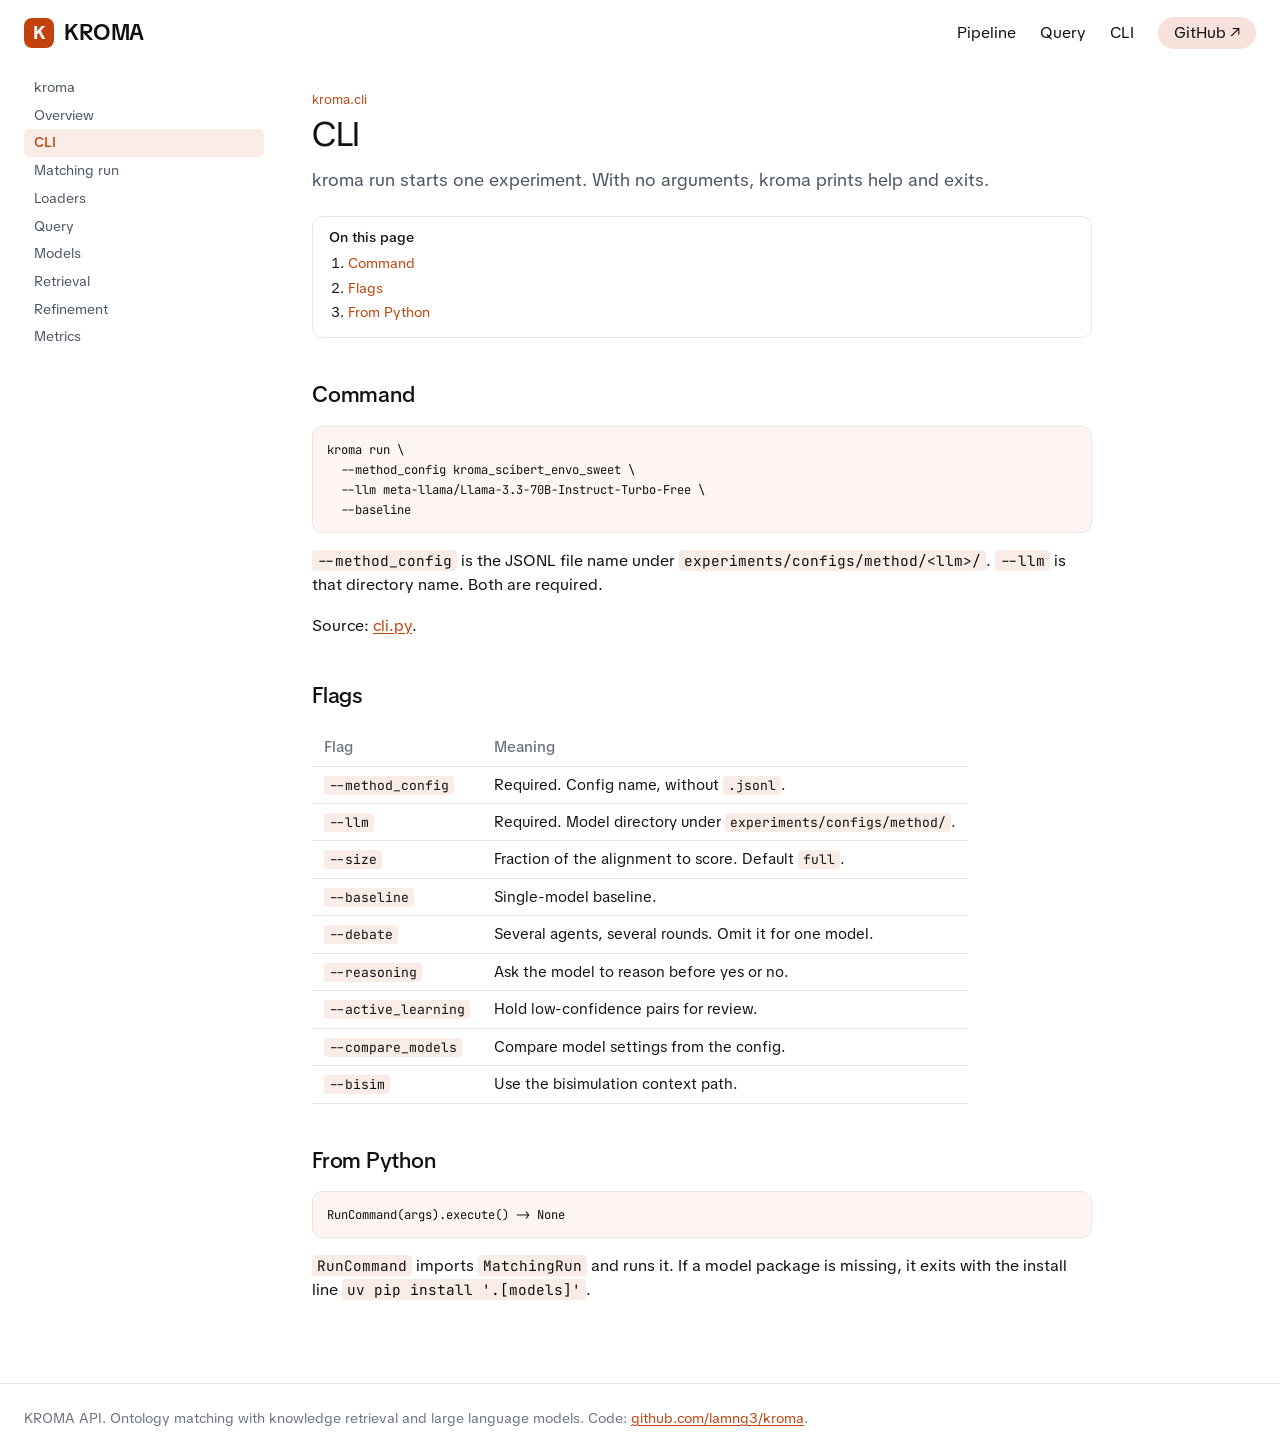
==== cli.html @ 71f034c3 "Restyle after keras-js: shared stylesheet with this project's accent, a logo header, and light and d" ====
<!DOCTYPE html>
<html lang="en">
<head>
<meta charset="utf-8">
<meta name="viewport" content="width=device-width, initial-scale=1">
<title>CLI — kroma</title>
<meta name="description" content="The kroma command and the flags for one matching experiment.">
<link rel="preconnect" href="https://fonts.googleapis.com">
<link rel="preconnect" href="https://fonts.gstatic.com" crossorigin>
<link href="https://fonts.googleapis.com/css2?family=TikTok+Sans:wght@400;500;600;700&family=JetBrains+Mono:wght@400;500&display=swap" rel="stylesheet">
<link rel="stylesheet" href="style.css">
</head>
<body>
<a class="skip" href="#content">Skip to content</a>
<header class="site">
  <a class="logo" href="index.html"><span class="logo-mark">K</span><span>KROMA</span></a>
  <nav class="site">
    <a href="pipeline.html">Pipeline</a>
    <a href="query.html">Query</a>
    <a href="cli.html">CLI</a>
    <label class="nav-button" for="nav-toggle">Menu</label>
    <a href="https://github.com/lamng3/kroma" class="pill">GitHub ↗</a>
  </nav>
</header>
<input id="nav-toggle" class="nav-toggle" type="checkbox">
<div class="layout">
<nav class="nav">
<a class="brand-desk" href="index.html">kroma</a><a href="index.html">Overview</a><a href="cli.html" aria-current="page">CLI</a><a href="pipeline.html">Matching run</a><a href="loaders.html">Loaders</a><a href="query.html">Query</a><a href="models.html">Models</a><a href="retrieval.html">Retrieval</a><a href="refinement.html">Refinement</a><a href="metrics.html">Metrics</a>
</nav>
<main id="content">
<p class="kicker">kroma.cli</p>
<h1>CLI</h1>
<p class="lede">kroma run starts one experiment. With no arguments, kroma prints help and exits.</p>

<nav class="toc"><strong>On this page</strong><ol><li><a href="#command">Command</a></li><li><a href="#flags">Flags</a></li><li><a href="#from-python">From Python</a></li></ol></nav>
<h2 id="command">Command</h2>
<pre><code>kroma run \
  --method_config kroma_scibert_envo_sweet \
  --llm meta-llama/Llama-3.3-70B-Instruct-Turbo-Free \
  --baseline</code></pre>
<p><code>--method_config</code> is the JSONL file name under <code>experiments/configs/method/&lt;llm&gt;/</code>. <code>--llm</code> is that directory name. Both are required.</p>
<p>Source: <a href="https://github.com/lamng3/kroma/blob/main/src/kroma/cli.py">cli.py</a>.</p>
<h2 id="flags">Flags</h2>
<table>
<tr><th>Flag</th><th>Meaning</th></tr>
<tr><td><code>--method_config</code></td><td>Required. Config name, without <code>.jsonl</code>.</td></tr>
<tr><td><code>--llm</code></td><td>Required. Model directory under <code>experiments/configs/method/</code>.</td></tr>
<tr><td><code>--size</code></td><td>Fraction of the alignment to score. Default <code>full</code>.</td></tr>
<tr><td><code>--baseline</code></td><td>Single-model baseline.</td></tr>
<tr><td><code>--debate</code></td><td>Several agents, several rounds. Omit it for one model.</td></tr>
<tr><td><code>--reasoning</code></td><td>Ask the model to reason before yes or no.</td></tr>
<tr><td><code>--active_learning</code></td><td>Hold low-confidence pairs for review.</td></tr>
<tr><td><code>--compare_models</code></td><td>Compare model settings from the config.</td></tr>
<tr><td><code>--bisim</code></td><td>Use the bisimulation context path.</td></tr>
</table>
<h2 id="from-python">From Python</h2>
<pre><code>RunCommand(args).execute() -&gt; None</code></pre>
<p><code>RunCommand</code> imports <code>MatchingRun</code> and runs it. If a model package is missing, it exits with the install line <code>uv pip install '.[models]'</code>.</p>

</main>
</div>
<footer class="site">KROMA API. Ontology matching with knowledge retrieval and large language models. Code: <a href="https://github.com/lamng3/kroma">github.com/lamng3/kroma</a>.</footer>
</body>
</html>
---- style.css ----
:root {
  --primary: #c2410c;
  --primary-5: rgba(194, 65, 12, 0.05);
  --primary-10: rgba(194, 65, 12, 0.1);
  --primary-15: rgba(194, 65, 12, 0.15);
  --primary-50: rgba(194, 65, 12, 0.5);
  --bg: #ffffff;
  --fg: #111111;
  --muted: #4b5563;
  --subtle: #6b7280;
  --faint: #9ca3af;
  --border: #e5e7eb;
  --warn: #a15c07;
  --warn-bg: rgba(161, 92, 7, 0.1);
  --bad: #b42318;
  --bad-bg: rgba(180, 35, 24, 0.09);
  --font: "TikTok Sans", ui-sans-serif, system-ui, -apple-system, "Segoe UI", sans-serif;
  --mono: "JetBrains Mono", ui-monospace, SFMono-Regular, Menlo, monospace;
}

@media (prefers-color-scheme: dark) {
  :root:not([data-theme="light"]) {
    --primary: #fb923c;
    --primary-5: rgba(251, 146, 60, 0.06);
    --primary-10: rgba(251, 146, 60, 0.1);
    --primary-15: rgba(251, 146, 60, 0.16);
    --primary-50: rgba(251, 146, 60, 0.5);
    --bg: #111214;
    --fg: #ececec;
    --muted: #b4b8bf;
    --subtle: #9096a0;
    --faint: #6b7280;
    --border: #2a2d33;
    --warn: #f0b252;
    --warn-bg: rgba(240, 178, 82, 0.12);
    --bad: #ff8a80;
    --bad-bg: rgba(255, 138, 128, 0.12);
  }
}

* { box-sizing: border-box; }
html { -webkit-text-size-adjust: 100%; scroll-behavior: smooth; }
body { margin: 0; background: var(--bg); color: var(--fg); font-family: var(--font); font-size: 16px; line-height: 1.55; }
::selection { background: var(--primary-15); }
a { color: var(--primary); text-underline-offset: 0.15em; }
button { font: inherit; color: inherit; }
button:not(:disabled) { cursor: pointer; }
.wrap { max-width: 1280px; margin: 0 auto; padding: 0 24px; }
.skip { position: absolute; left: -999px; top: 0; }
.skip:focus { left: 8px; top: 8px; background: var(--bg); padding: 8px; z-index: 5; }

/* Header */
header.site { display: flex; align-items: center; justify-content: space-between; gap: 24px; padding: 16px 24px; max-width: 1280px; margin: 0 auto; }
.logo { display: flex; align-items: center; gap: 10px; text-decoration: none; color: var(--fg); font-size: 22px; font-weight: 600; letter-spacing: -0.02em; }
.logo-mark { width: 30px; height: 30px; border-radius: 8px; background: var(--primary); color: var(--bg); display: grid; place-items: center; font-size: 18px; font-weight: 700; }
.logo b { color: var(--primary); font-weight: 600; }
nav.site { display: flex; align-items: center; gap: 24px; }
nav.site a { text-decoration: none; color: var(--fg); }
nav.site a:hover { color: var(--primary); }
nav.site a.pill { background: var(--primary-15); padding: 4px 16px; border-radius: 999px; }
nav.site a.pill:hover { background: var(--primary-50); color: var(--fg); }

/* Hero */
.hero { padding: 40px 0 56px; display: grid; grid-template-columns: 5fr 4fr; gap: 48px; align-items: start; }
.hero h1 { font-size: 36px; line-height: 1.2; font-weight: 400; margin: 24px 0 20px; max-width: 42rem; letter-spacing: -0.01em; }
.hero .lede { font-size: 18px; line-height: 1.4; color: var(--muted); margin: 0 0 28px; max-width: 42rem; }
.install { background: var(--primary-5); border: 1px solid var(--primary); border-radius: 10px; padding: 10px 14px; font-family: var(--mono); font-size: 13.5px; white-space: pre; overflow-x: auto; margin: 0 0 16px; }
.install .prompt { color: var(--primary-50); user-select: none; }
.actions { display: flex; gap: 8px; flex-wrap: wrap; }
.btn { border: 1px solid var(--primary); background: var(--primary-5); color: var(--fg); border-radius: 999px; padding: 4px 14px; font-size: 14px; text-decoration: none; }
.btn:hover:not(:disabled) { background: var(--primary-15); }
.btn:disabled { opacity: 0.45; }
.btn.solid { background: var(--primary); color: var(--bg); }

/* Live demo card */
.demo-card { border: 1px solid var(--border); border-radius: 12px; padding: 16px; }
.demo-card .head { display: flex; justify-content: space-between; align-items: baseline; margin-bottom: 10px; gap: 8px; }
.demo-card h3 { margin: 0; font-size: 15px; font-weight: 500; }
.tag { font-size: 12px; color: var(--subtle); white-space: nowrap; }
.tag b { color: var(--primary); font-weight: 500; }
.mems { display: grid; gap: 6px; margin: 4px 0 12px; }
.mem { border: 1px solid var(--border); border-radius: 8px; padding: 6px 10px; font-size: 13.5px; background: transparent; text-align: left; width: 100%; display: grid; grid-template-columns: 1fr auto; gap: 2px 10px; }
.mem:hover:not(:disabled) { border-color: var(--primary-50); }
.mem[aria-pressed="true"] { border-color: var(--primary); background: var(--primary-5); }
.mem .key { font-family: var(--mono); font-size: 12px; color: var(--subtle); }
.mem .txt { grid-column: 1; }
.mem.hidden { display: none; }
.chip { font-size: 11.5px; padding: 1px 8px; border-radius: 999px; align-self: start; grid-row: 1 / span 2; grid-column: 2; }
.chip.live { background: var(--primary-10); color: var(--primary); }
.chip.stale { background: var(--warn-bg); color: var(--warn); }
.chip.retracted { background: var(--bad-bg); color: var(--bad); }
.slider { display: grid; grid-template-columns: auto 1fr auto; gap: 10px; align-items: center; font-size: 13px; color: var(--subtle); }
.slider input { width: 100%; accent-color: var(--primary); }
.logline { font-family: var(--mono); font-size: 12px; color: var(--subtle); min-height: 2.9em; margin: 10px 0 0; }
.logline b { color: var(--fg); font-weight: 500; }
.note { font-size: 12.5px; color: var(--subtle); margin: 12px 0 0; }

/* Sections */
section.block { padding: 40px 0; border-top: 1px solid var(--border); }
section.block h2 { font-size: 20px; font-weight: 400; margin: 0 0 8px; }
section.block .sub { margin: 0 0 20px; font-size: 14px; color: var(--subtle); }
.cards { display: grid; grid-template-columns: repeat(auto-fill, minmax(260px, 1fr)); gap: 12px; }
a.card, div.card { border: 1px solid var(--border); border-radius: 12px; padding: 14px 16px; text-decoration: none; color: var(--fg); display: block; }
a.card:hover { border-color: var(--primary-50); background: var(--primary-5); }
a.card strong, div.card strong { display: block; font-weight: 500; margin-bottom: 2px; }
a.card span, div.card span { font-size: 14px; color: var(--muted); }

/* Manual */
.layout { max-width: 1280px; margin: 0 auto; padding: 0 24px; display: grid; grid-template-columns: 240px minmax(0, 1fr); gap: 48px; }
.nav { position: sticky; top: 0; align-self: start; max-height: 100vh; overflow-y: auto; padding: 8px 0 32px; font-size: 14px; }
.nav a { display: block; padding: 3px 10px; border-radius: 6px; text-decoration: none; color: var(--muted); }
.nav a:hover { color: var(--fg); background: var(--primary-5); }
.nav a[aria-current="page"] { color: var(--primary); background: var(--primary-10); font-weight: 500; }
.nav-part { margin: 18px 10px 4px; font-size: 11.5px; letter-spacing: 0.06em; text-transform: uppercase; color: var(--faint); }
.brand-desk { display: none; }
.search { width: 100%; padding: 6px 12px; border: 1px solid var(--border); border-radius: 999px; background: transparent; color: var(--fg); font: inherit; font-size: 14px; }
.search:focus { outline: 0; border-color: var(--primary); }
#results { list-style: none; padding: 0 0 0 10px; margin: 8px 0; }
#results li { margin: 4px 0; }
main { padding: 8px 0 64px; min-width: 0; max-width: 780px; }
.kicker { margin: 16px 0 0; font-size: 13px; color: var(--primary); }
h1 { font-size: 34px; font-weight: 400; line-height: 1.2; letter-spacing: -0.01em; margin: 4px 0 12px; }
.lede { font-size: 18px; line-height: 1.4; color: var(--muted); margin: 0 0 24px; }
h2 { font-size: 22px; font-weight: 500; margin: 40px 0 8px; letter-spacing: -0.01em; }
h3 { font-size: 17px; font-weight: 500; margin: 28px 0 6px; }
p, li { overflow-wrap: anywhere; }
li { margin: 3px 0; }
.toc { border: 1px solid var(--border); border-radius: 10px; padding: 10px 16px; margin: 0 0 24px; font-size: 14px; }
.toc strong { font-weight: 500; }
.toc ol { margin: 4px 0 0; padding-left: 1.2rem; }
.toc a { text-decoration: none; }
.callout { border-radius: 10px; padding: 10px 16px; margin: 18px 0; font-size: 15px; background: var(--primary-5); border-left: 3px solid var(--primary); }
.callout p:first-of-type { margin-top: 0; }
.callout p:last-child { margin-bottom: 0; }
.callout .label { display: block; font-size: 11.5px; letter-spacing: 0.06em; text-transform: uppercase; color: var(--primary); margin-bottom: 2px; }
.callout.next, .callout.warning { background: var(--warn-bg); border-color: var(--warn); }
.callout.next .label, .callout.warning .label { color: var(--warn); }
pre { background: var(--primary-5); border: 1px solid var(--border); border-radius: 10px; padding: 12px 14px; overflow-x: auto; font-family: var(--mono); font-size: 13.5px; line-height: 1.5; }
code { font-family: var(--mono); font-size: 0.9em; }
p code, li code, td code { background: var(--primary-10); border-radius: 4px; padding: 1px 5px; }
table { border-collapse: collapse; width: 100%; margin: 16px 0; font-size: 14.5px; display: block; overflow-x: auto; }
th, td { text-align: left; padding: 7px 12px; border-bottom: 1px solid var(--border); vertical-align: top; }
th { font-weight: 500; color: var(--subtle); }
footer.site { max-width: 1280px; margin: 0 auto; padding: 24px; border-top: 1px solid var(--border); font-size: 13.5px; color: var(--subtle); }
.nav-toggle, .nav-button { display: none; }

@media (max-width: 900px) {
  .hero { grid-template-columns: 1fr; gap: 28px; }
  .hero h1 { font-size: 30px; margin-top: 8px; }
  .layout { grid-template-columns: 1fr; gap: 0; }
  .nav { position: static; max-height: none; display: none; border-bottom: 1px solid var(--border); margin-bottom: 12px; }
  .nav-toggle:checked ~ .layout .nav { display: block; }
  .nav-button { display: inline-block; border: 1px solid var(--border); border-radius: 999px; padding: 2px 14px; font-size: 14px; }
  .brand-desk { display: block; font-weight: 500; padding: 4px 10px; }
  nav.site a:not(.pill) { display: none; }
  .wrap, .layout { padding: 0 16px; }
  header.site { padding: 12px 16px; }
}
.eyebrow { font-size: 12px; letter-spacing: 0.08em; text-transform: uppercase; color: var(--subtle); margin: 24px 0 4px; }
.prose-home { max-width: 780px; }
.prose-home h2 { margin-top: 28px; }
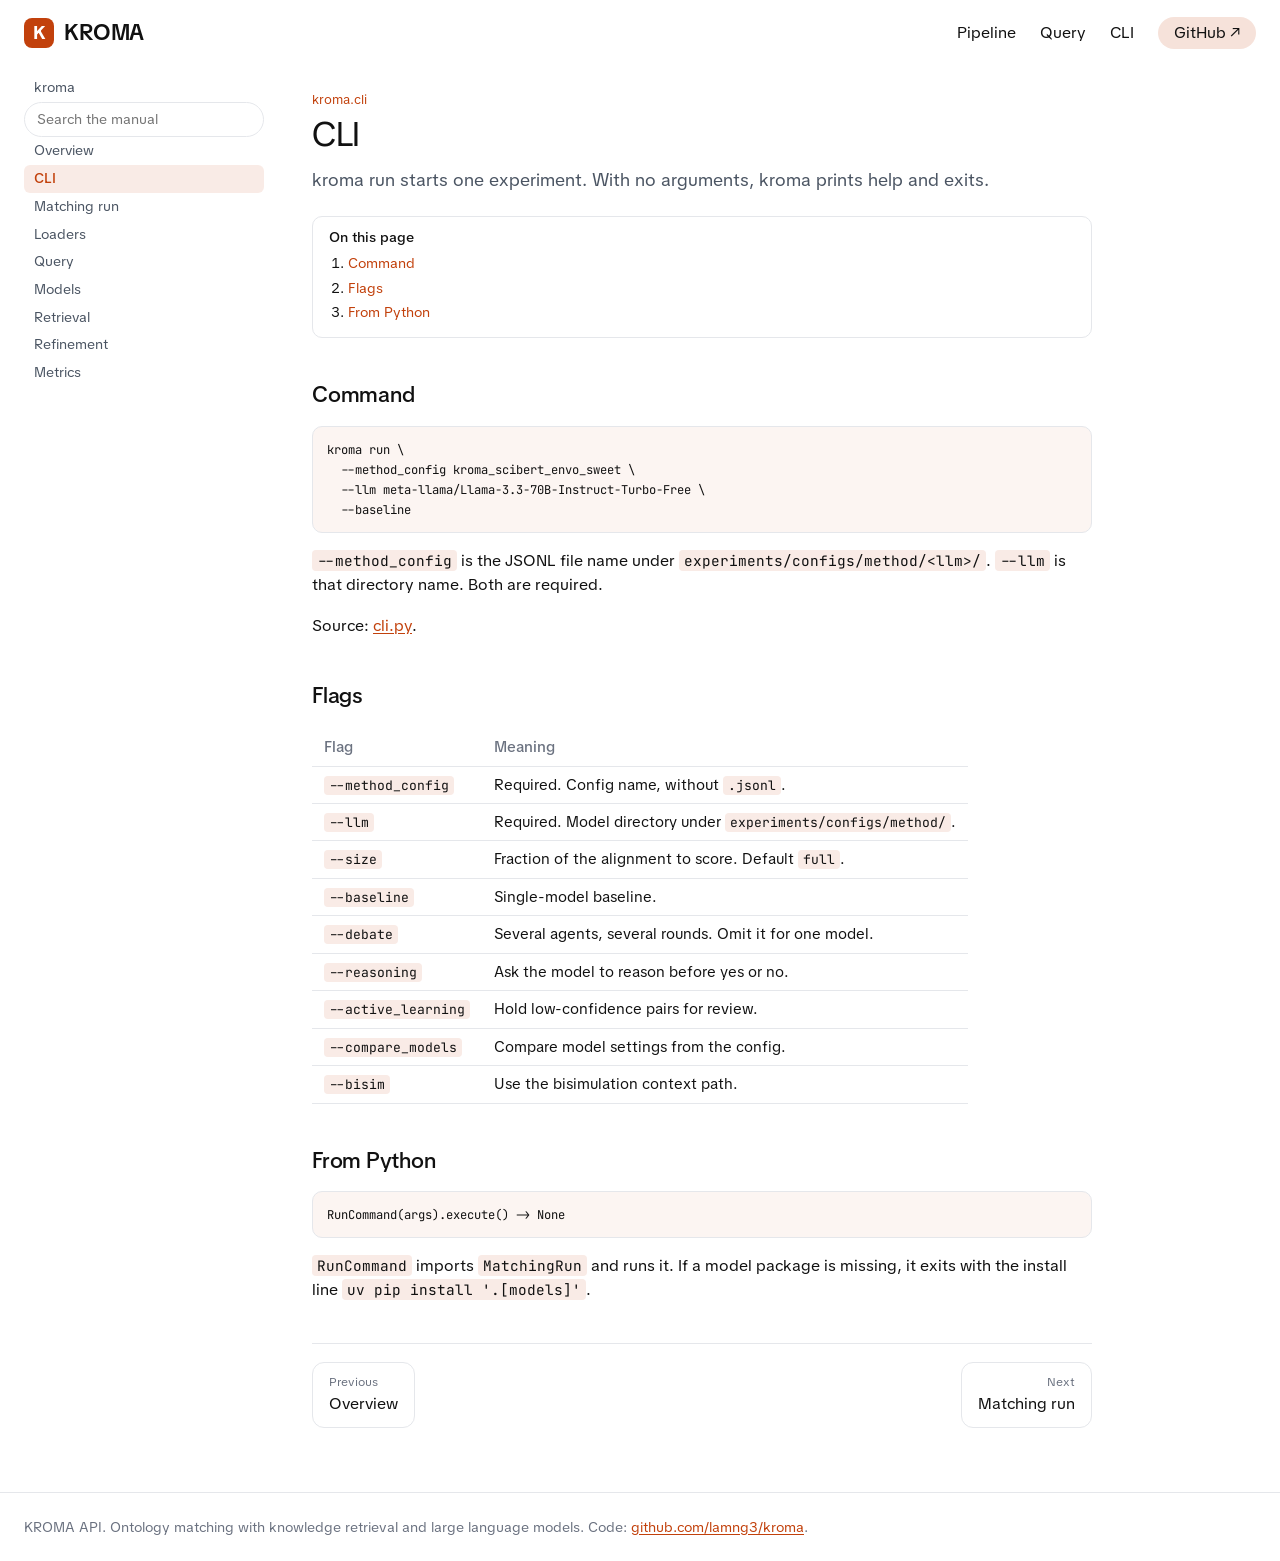
==== commit 3e05e50c: "Normalize the manual: search on every page, on-this-page lists, previous and next links, one title f" ====
--- a/cli.html
+++ b/cli.html
@@ -8,6 +8,7 @@
 <link rel="preconnect" href="https://fonts.googleapis.com">
 <link rel="preconnect" href="https://fonts.gstatic.com" crossorigin>
 <link href="https://fonts.googleapis.com/css2?family=TikTok+Sans:wght@400;500;600;700&family=JetBrains+Mono:wght@400;500&display=swap" rel="stylesheet">
+<link rel="icon" href="favicon.svg" type="image/svg+xml">
 <link rel="stylesheet" href="style.css">
 </head>
 <body>
@@ -25,7 +26,7 @@
 <input id="nav-toggle" class="nav-toggle" type="checkbox">
 <div class="layout">
 <nav class="nav">
-<a class="brand-desk" href="index.html">kroma</a><a href="index.html">Overview</a><a href="cli.html" aria-current="page">CLI</a><a href="pipeline.html">Matching run</a><a href="loaders.html">Loaders</a><a href="query.html">Query</a><a href="models.html">Models</a><a href="retrieval.html">Retrieval</a><a href="refinement.html">Refinement</a><a href="metrics.html">Metrics</a>
+<a class="brand-desk" href="index.html">kroma</a><input class="search" id="q" type="search" placeholder="Search the manual" autocomplete="off"><ul id="results" hidden></ul><a href="index.html">Overview</a><a href="cli.html" aria-current="page">CLI</a><a href="pipeline.html">Matching run</a><a href="loaders.html">Loaders</a><a href="query.html">Query</a><a href="models.html">Models</a><a href="retrieval.html">Retrieval</a><a href="refinement.html">Refinement</a><a href="metrics.html">Metrics</a>
 </nav>
 <main id="content">
 <p class="kicker">kroma.cli</p>
@@ -57,8 +58,10 @@
 <pre><code>RunCommand(args).execute() -&gt; None</code></pre>
 <p><code>RunCommand</code> imports <code>MatchingRun</code> and runs it. If a model package is missing, it exits with the install line <code>uv pip install '.[models]'</code>.</p>
 
+<nav class="pager" aria-label="Pages"><a class="prev" href="index.html"><span>Previous</span>Overview</a><a class="next" href="pipeline.html"><span>Next</span>Matching run</a></nav>
 </main>
 </div>
 <footer class="site">KROMA API. Ontology matching with knowledge retrieval and large language models. Code: <a href="https://github.com/lamng3/kroma">github.com/lamng3/kroma</a>.</footer>
+<script src="search.js"></script>
 </body>
 </html>
--- a/style.css
+++ b/style.css
@@ -159,3 +159,37 @@
 .eyebrow { font-size: 12px; letter-spacing: 0.08em; text-transform: uppercase; color: var(--subtle); margin: 24px 0 4px; }
 .prose-home { max-width: 780px; }
 .prose-home h2 { margin-top: 28px; }
+
+/* Prompt demo */
+.tabs { display: flex; flex-wrap: wrap; gap: 6px; margin-bottom: 10px; }
+.tab { border: 1px solid var(--border); background: transparent; border-radius: 999px; padding: 2px 10px; font-size: 12.5px; max-width: 14em; overflow: hidden; text-overflow: ellipsis; white-space: nowrap; }
+.tab[aria-selected="true"] { border-color: var(--primary); background: var(--primary-10); color: var(--primary); }
+pre.prompt-box { font-size: 11.5px; line-height: 1.45; white-space: pre-wrap; max-height: 21em; overflow: auto; margin: 0 0 10px; }
+.verdict-row { display: flex; flex-wrap: wrap; gap: 8px 14px; align-items: baseline; font-size: 13.5px; }
+.pill-tier { font-size: 12px; padding: 1px 10px; border-radius: 999px; background: var(--primary-10); color: var(--primary); }
+.verdict-row .ok { color: var(--primary); }
+.verdict-row .no { color: #b42318; }
+.prose-home { max-width: none; }
+.prose-home pre { max-width: 780px; }
+
+/* Phones: let grid children shrink so wide code scrolls inside its box instead of widening the page */
+.hero > *, .layout > *, .demo-card, .cards > * { min-width: 0; }
+.install, pre { max-width: 100%; }
+.demo-card pre, .demo-card .bars { overflow-x: auto; }
+@media (max-width: 900px) {
+  body { overflow-x: hidden; }
+  .bar { grid-template-columns: 5em 1fr 2.4em 3.2em; }
+}
+@media (max-width: 900px) {
+  header.site { gap: 8px; }
+  nav.site { gap: 8px; }
+  .logo { font-size: 19px; gap: 8px; }
+  nav.site a.pill { padding: 3px 10px; white-space: nowrap; font-size: 14px; }
+}
+body:not(:has(.layout)) .nav-button { display: none; }
+/* Previous and next */
+.pager { display: flex; justify-content: space-between; gap: 16px; margin: 40px 0 0; padding-top: 18px; border-top: 1px solid var(--border); }
+.pager a { display: block; border: 1px solid var(--border); border-radius: 12px; padding: 10px 16px; text-decoration: none; color: var(--fg); min-width: 0; max-width: 48%; }
+.pager a:hover { border-color: var(--primary-50); background: var(--primary-5); }
+.pager a span { display: block; font-size: 12px; color: var(--subtle); }
+.pager .next { margin-left: auto; text-align: right; }
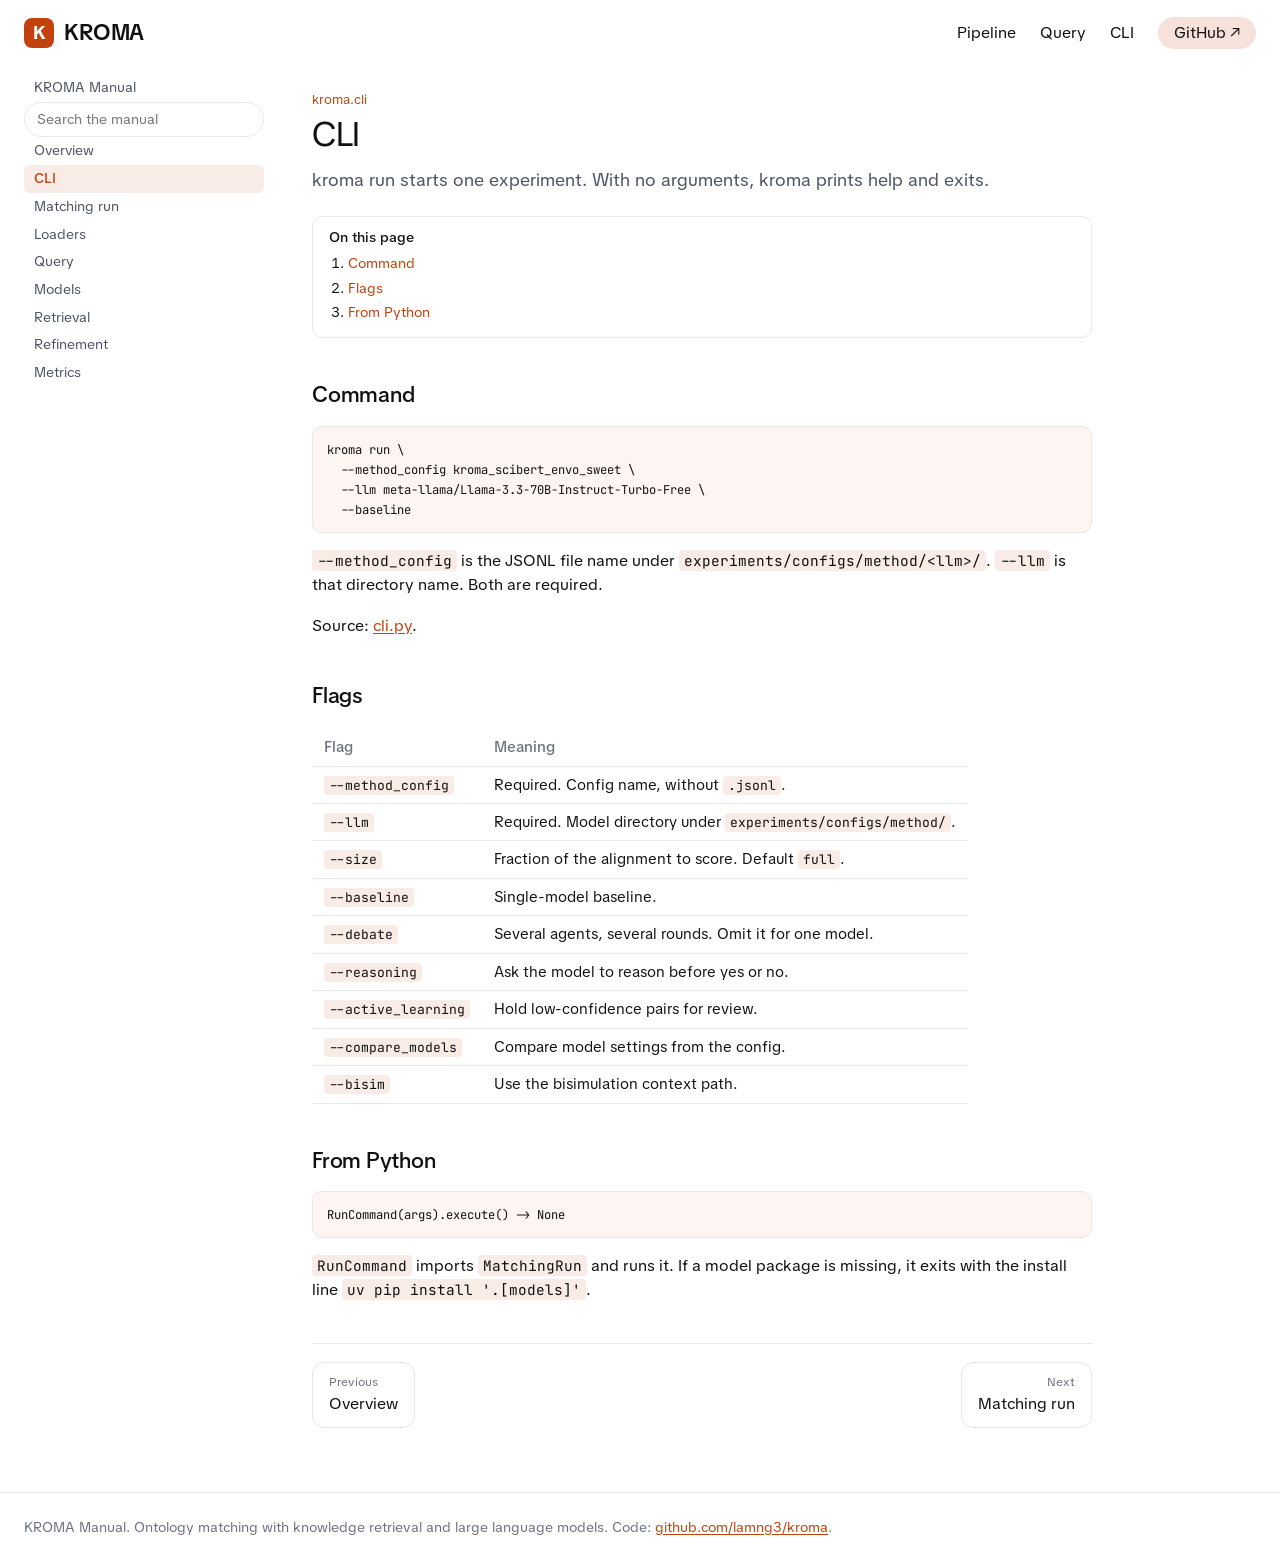
==== commit 07201b24: "Call every manual a manual, and explain each tier's part in the routing demo. Co-Authored-By: Claude" ====
--- a/cli.html
+++ b/cli.html
@@ -3,7 +3,7 @@
 <head>
 <meta charset="utf-8">
 <meta name="viewport" content="width=device-width, initial-scale=1">
-<title>CLI — kroma</title>
+<title>CLI — KROMA Manual</title>
 <meta name="description" content="The kroma command and the flags for one matching experiment.">
 <link rel="preconnect" href="https://fonts.googleapis.com">
 <link rel="preconnect" href="https://fonts.gstatic.com" crossorigin>
@@ -26,7 +26,7 @@
 <input id="nav-toggle" class="nav-toggle" type="checkbox">
 <div class="layout">
 <nav class="nav">
-<a class="brand-desk" href="index.html">kroma</a><input class="search" id="q" type="search" placeholder="Search the manual" autocomplete="off"><ul id="results" hidden></ul><a href="index.html">Overview</a><a href="cli.html" aria-current="page">CLI</a><a href="pipeline.html">Matching run</a><a href="loaders.html">Loaders</a><a href="query.html">Query</a><a href="models.html">Models</a><a href="retrieval.html">Retrieval</a><a href="refinement.html">Refinement</a><a href="metrics.html">Metrics</a>
+<a class="brand-desk" href="index.html">KROMA Manual</a><input class="search" id="q" type="search" placeholder="Search the manual" autocomplete="off"><ul id="results" hidden></ul><a href="index.html">Overview</a><a href="cli.html" aria-current="page">CLI</a><a href="pipeline.html">Matching run</a><a href="loaders.html">Loaders</a><a href="query.html">Query</a><a href="models.html">Models</a><a href="retrieval.html">Retrieval</a><a href="refinement.html">Refinement</a><a href="metrics.html">Metrics</a>
 </nav>
 <main id="content">
 <p class="kicker">kroma.cli</p>
@@ -61,7 +61,7 @@
 <nav class="pager" aria-label="Pages"><a class="prev" href="index.html"><span>Previous</span>Overview</a><a class="next" href="pipeline.html"><span>Next</span>Matching run</a></nav>
 </main>
 </div>
-<footer class="site">KROMA API. Ontology matching with knowledge retrieval and large language models. Code: <a href="https://github.com/lamng3/kroma">github.com/lamng3/kroma</a>.</footer>
+<footer class="site">KROMA Manual. Ontology matching with knowledge retrieval and large language models. Code: <a href="https://github.com/lamng3/kroma">github.com/lamng3/kroma</a>.</footer>
 <script src="search.js"></script>
 </body>
 </html>
--- a/style.css
+++ b/style.css
@@ -193,3 +193,5 @@
 .pager a:hover { border-color: var(--primary-50); background: var(--primary-5); }
 .pager a span { display: block; font-size: 12px; color: var(--subtle); }
 .pager .next { margin-left: auto; text-align: right; }
+
+.try { margin: 0 0 12px; padding: 7px 12px; border-radius: 8px; background: var(--primary-10); font-size: 13.5px; }
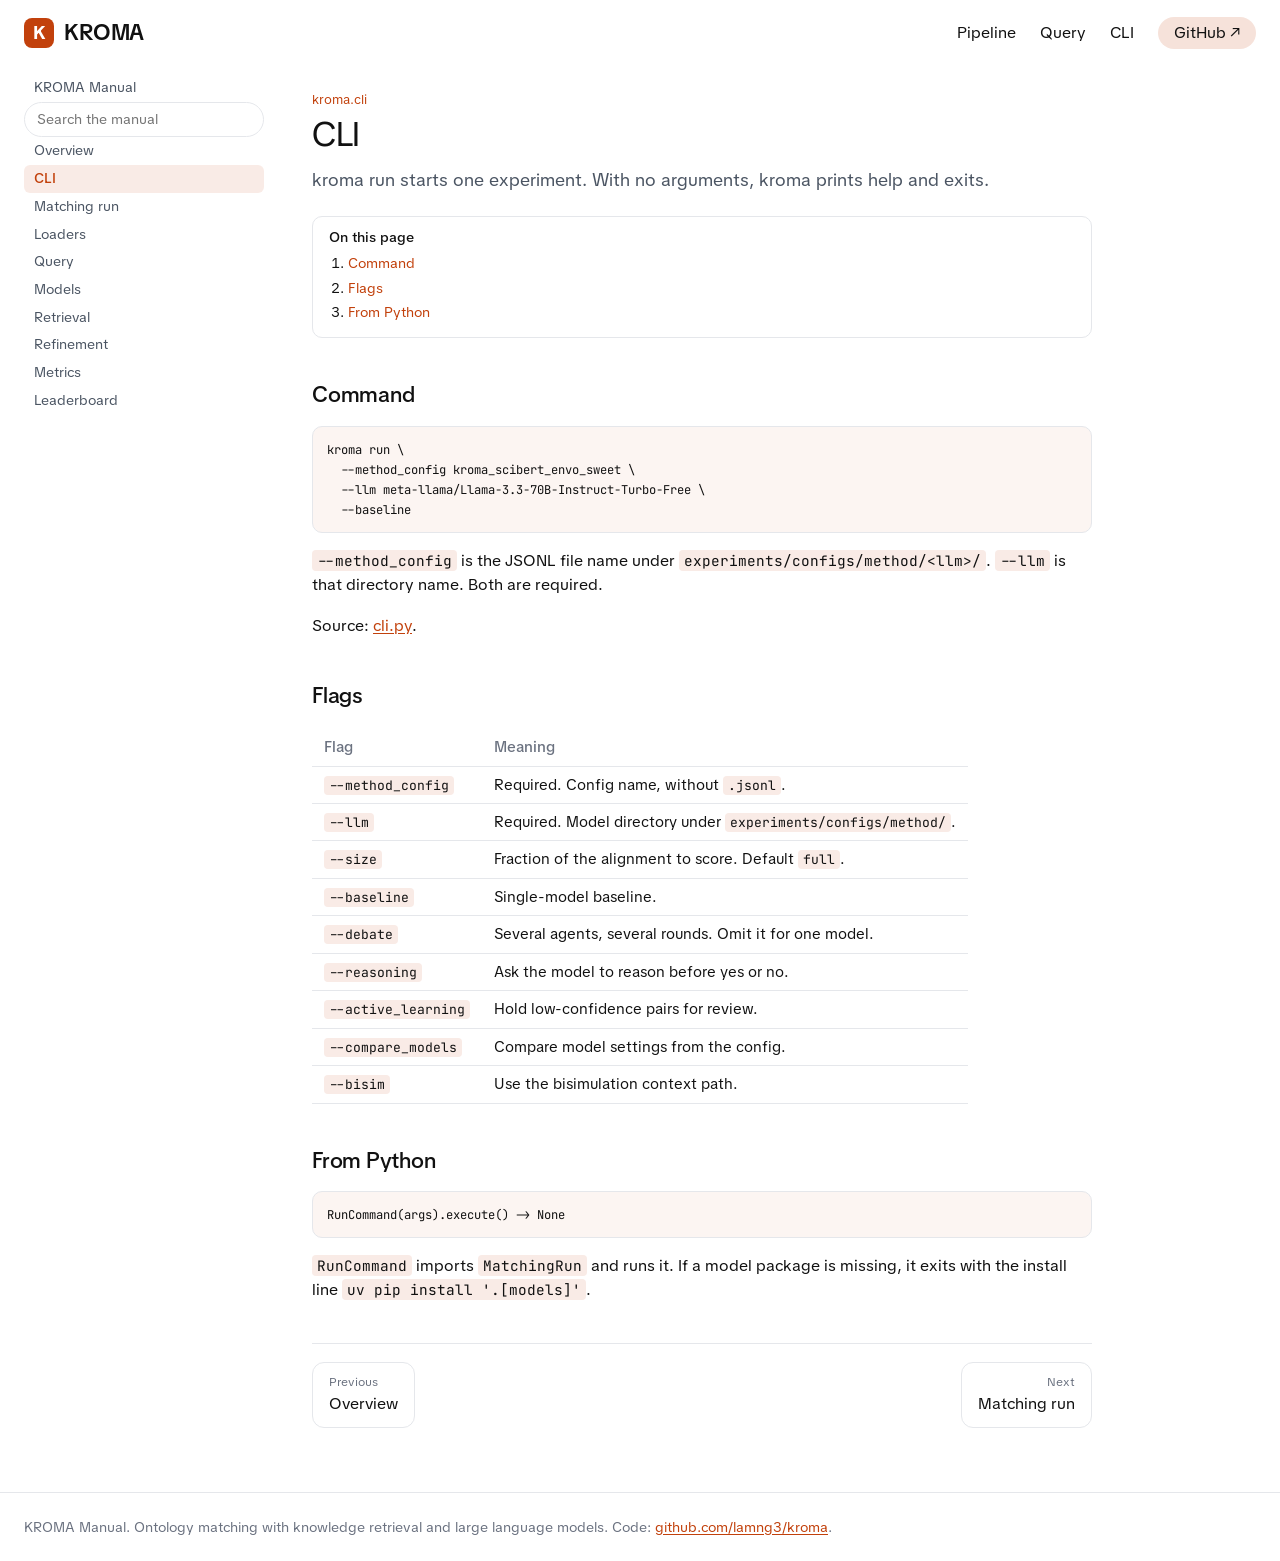
==== commit 910e4f64: "Add an arena-style leaderboard to the manual, in its own theme; point Hermes's publication entry at " ====
--- a/cli.html
+++ b/cli.html
@@ -26,7 +26,7 @@
 <input id="nav-toggle" class="nav-toggle" type="checkbox">
 <div class="layout">
 <nav class="nav">
-<a class="brand-desk" href="index.html">KROMA Manual</a><input class="search" id="q" type="search" placeholder="Search the manual" autocomplete="off"><ul id="results" hidden></ul><a href="index.html">Overview</a><a href="cli.html" aria-current="page">CLI</a><a href="pipeline.html">Matching run</a><a href="loaders.html">Loaders</a><a href="query.html">Query</a><a href="models.html">Models</a><a href="retrieval.html">Retrieval</a><a href="refinement.html">Refinement</a><a href="metrics.html">Metrics</a>
+<a class="brand-desk" href="index.html">KROMA Manual</a><input class="search" id="q" type="search" placeholder="Search the manual" autocomplete="off"><ul id="results" hidden></ul><a href="index.html">Overview</a><a href="cli.html" aria-current="page">CLI</a><a href="pipeline.html">Matching run</a><a href="loaders.html">Loaders</a><a href="query.html">Query</a><a href="models.html">Models</a><a href="retrieval.html">Retrieval</a><a href="refinement.html">Refinement</a><a href="metrics.html">Metrics</a><a href="leaderboard.html">Leaderboard</a>
 </nav>
 <main id="content">
 <p class="kicker">kroma.cli</p>
--- a/style.css
+++ b/style.css
@@ -195,3 +195,53 @@
 .pager .next { margin-left: auto; text-align: right; }
 
 .try { margin: 0 0 12px; padding: 7px 12px; border-radius: 8px; background: var(--primary-10); font-size: 13.5px; }
+
+/* Arena: a ranked leaderboard in the manual's own theme (arena.js) */
+.arena { margin: 8px 0 24px; }
+main:has(.arena) { max-width: none; }
+.arena .a-bar { display: flex; flex-wrap: wrap; gap: 10px 16px; align-items: center; margin: 0 0 14px; font-size: 14px; }
+.arena .seg { display: inline-flex; gap: 6px; flex-wrap: wrap; }
+.arena .seg button { border: 1px solid var(--border); background: transparent; border-radius: 999px; padding: 3px 13px; font-size: 13.5px; }
+.arena .seg button[aria-pressed="true"] { border-color: var(--primary); background: var(--primary-10); color: var(--primary); }
+.arena input[type="search"] { border: 1px solid var(--border); background: transparent; border-radius: 999px; padding: 4px 14px; font: inherit; font-size: 14px; min-width: 12em; color: var(--fg); }
+.arena input[type="search"]:focus { outline: 0; border-color: var(--primary); }
+.arena .a-sub { color: var(--subtle); font-size: 13.5px; margin: 0 0 14px; }
+.podium { display: grid; grid-template-columns: repeat(3, minmax(0, 1fr)); gap: 12px; margin: 0 0 18px; align-items: end; }
+.podium .slot { border: 1px solid var(--border); border-radius: 14px; padding: 14px 16px; display: grid; gap: 4px; position: relative; overflow: hidden; }
+.podium .slot.r1 { order: 2; padding-top: 22px; padding-bottom: 20px; border-color: var(--gold); background: linear-gradient(180deg, color-mix(in srgb, var(--gold) 12%, transparent), transparent 70%); }
+.podium .slot.r2 { order: 1; } .podium .slot.r3 { order: 3; }
+.podium .slot.ours { box-shadow: inset 0 0 0 1.5px var(--primary-50); }
+.medal { width: 28px; height: 28px; border-radius: 50%; display: grid; place-items: center; font-size: 14px; font-weight: 700; color: #fff; background: var(--m); }
+.r1 .medal, td.rank .medal.r1 { --m: var(--gold); } .r2 .medal, td.rank .medal.r2 { --m: var(--silver); } .r3 .medal, td.rank .medal.r3 { --m: var(--bronze); }
+.podium .name { font-weight: 500; font-size: 16px; overflow-wrap: anywhere; line-height: 1.25; }
+.podium .score { font-size: 30px; font-weight: 500; letter-spacing: -0.01em; font-variant-numeric: tabular-nums; line-height: 1.1; }
+.podium .meta { font-size: 12.5px; color: var(--subtle); min-height: 1.4em; }
+.podium .slot.r1 .score { font-size: 36px; }
+@media (max-width: 700px) { .podium { grid-template-columns: minmax(0, 1fr); } .podium .slot { order: unset !important; } }
+.arena table { width: 100%; border-collapse: collapse; font-size: 14.5px; display: table; }
+.arena th, .arena td { padding: 9px 10px; border-bottom: 1px solid var(--border); text-align: left; vertical-align: middle; }
+.arena th { font-weight: 500; color: var(--subtle); white-space: nowrap; font-size: 13px; }
+.arena th button { background: none; border: 0; padding: 0; font: inherit; color: inherit; cursor: pointer; }
+.arena th button:hover, .arena th[aria-sort] button { color: var(--fg); }
+.arena th[aria-sort="descending"] button::after { content: " ↓"; } .arena th[aria-sort="ascending"] button::after { content: " ↑"; }
+.arena td.num, .arena th.num { text-align: right; font-variant-numeric: tabular-nums; }
+.arena td.rank { width: 3.2em; }
+.arena td.rank .medal { width: 24px; height: 24px; font-size: 12px; }
+.arena td.rank .plain { color: var(--subtle); padding-left: 8px; }
+.arena tr.ours td { background: var(--primary-5); }
+.arena tr.ours td:first-child { box-shadow: inset 3px 0 0 var(--primary); }
+.arena .nm { font-weight: 500; }
+.arena .tags { display: flex; flex-wrap: wrap; gap: 4px 6px; margin-top: 3px; }
+.arena .tag { display: inline-block; font-size: 11.5px; padding: 0 8px; border-radius: 999px; border: 1px solid var(--border); color: var(--subtle); white-space: nowrap; }
+.arena .tag.ours { border-color: var(--primary-50); color: var(--primary); background: var(--primary-10); }
+.arena .meter { display: grid; grid-template-columns: minmax(70px, 1fr) 3.4em; gap: 10px; align-items: center; min-width: 170px; }
+.arena .meter i { display: block; height: 9px; border-radius: 5px; background: var(--primary-10); position: relative; overflow: hidden; }
+.arena .meter i::after { content: ""; position: absolute; inset: 0 auto 0 0; width: var(--w); background: var(--primary); border-radius: 5px; }
+.arena tr.other .meter i::after { background: var(--faint); }
+.arena .meter b { font-weight: 500; text-align: right; font-variant-numeric: tabular-nums; }
+.arena .none { color: var(--faint); }
+.arena .a-foot { color: var(--subtle); font-size: 13px; margin: 12px 0 0; }
+.arena .scroll { overflow-x: auto; }
+@media (max-width: 720px) { .arena .opt { display: none; } .arena .meter { min-width: 120px; } }
+:root { --gold: #b8860b; --silver: #8a94a3; --bronze: #b0693a; }
+@media (prefers-color-scheme: dark) { :root:not([data-theme="light"]) { --gold: #d4a62a; --silver: #9aa4b2; --bronze: #c97b4a; } }
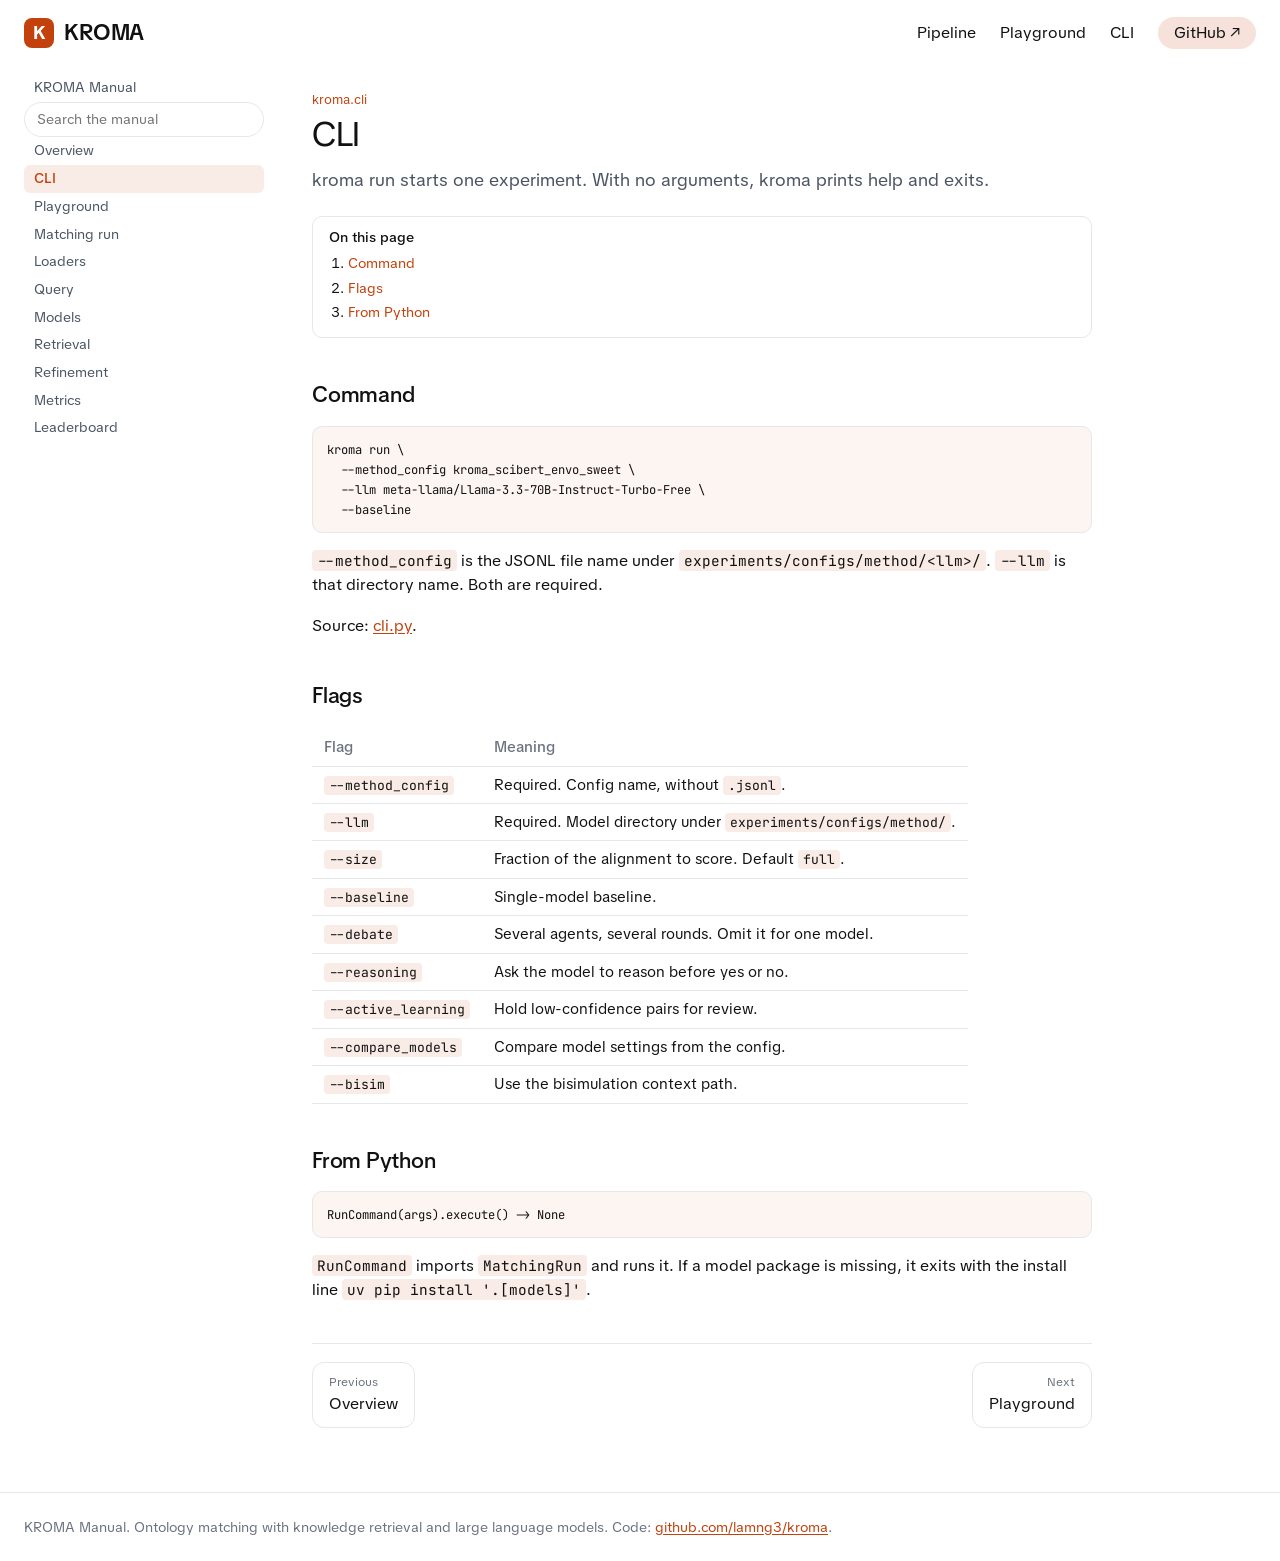
==== commit 7da02ff2: "Add playgrounds: KROMA's prompt for any two concepts, and the Agentic Ontologist's evidence tier on " ====
--- a/cli.html
+++ b/cli.html
@@ -15,9 +15,9 @@
 <a class="skip" href="#content">Skip to content</a>
 <header class="site">
   <a class="logo" href="index.html"><span class="logo-mark">K</span><span>KROMA</span></a>
-  <nav class="site">
+  <nav class="site" aria-label="Site">
     <a href="pipeline.html">Pipeline</a>
-    <a href="query.html">Query</a>
+    <a href="playground.html">Playground</a>
     <a href="cli.html">CLI</a>
     <label class="nav-button" for="nav-toggle">Menu</label>
     <a href="https://github.com/lamng3/kroma" class="pill">GitHub ↗</a>
@@ -25,15 +25,15 @@
 </header>
 <input id="nav-toggle" class="nav-toggle" type="checkbox">
 <div class="layout">
-<nav class="nav">
-<a class="brand-desk" href="index.html">KROMA Manual</a><input class="search" id="q" type="search" placeholder="Search the manual" autocomplete="off"><ul id="results" hidden></ul><a href="index.html">Overview</a><a href="cli.html" aria-current="page">CLI</a><a href="pipeline.html">Matching run</a><a href="loaders.html">Loaders</a><a href="query.html">Query</a><a href="models.html">Models</a><a href="retrieval.html">Retrieval</a><a href="refinement.html">Refinement</a><a href="metrics.html">Metrics</a><a href="leaderboard.html">Leaderboard</a>
+<nav class="nav" aria-label="Manual pages">
+<a class="brand-desk" href="index.html">KROMA Manual</a><input class="search" id="q" type="search" placeholder="Search the manual" autocomplete="off"><ul id="results" hidden></ul><a href="index.html">Overview</a><a href="cli.html" aria-current="page">CLI</a><a href="playground.html">Playground</a><a href="pipeline.html">Matching run</a><a href="loaders.html">Loaders</a><a href="query.html">Query</a><a href="models.html">Models</a><a href="retrieval.html">Retrieval</a><a href="refinement.html">Refinement</a><a href="metrics.html">Metrics</a><a href="leaderboard.html">Leaderboard</a>
 </nav>
 <main id="content">
 <p class="kicker">kroma.cli</p>
 <h1>CLI</h1>
 <p class="lede">kroma run starts one experiment. With no arguments, kroma prints help and exits.</p>
 
-<nav class="toc"><strong>On this page</strong><ol><li><a href="#command">Command</a></li><li><a href="#flags">Flags</a></li><li><a href="#from-python">From Python</a></li></ol></nav>
+<nav class="toc" aria-label="On this page"><strong>On this page</strong><ol><li><a href="#command">Command</a></li><li><a href="#flags">Flags</a></li><li><a href="#from-python">From Python</a></li></ol></nav>
 <h2 id="command">Command</h2>
 <pre><code>kroma run \
   --method_config kroma_scibert_envo_sweet \
@@ -42,8 +42,7 @@
 <p><code>--method_config</code> is the JSONL file name under <code>experiments/configs/method/&lt;llm&gt;/</code>. <code>--llm</code> is that directory name. Both are required.</p>
 <p>Source: <a href="https://github.com/lamng3/kroma/blob/main/src/kroma/cli.py">cli.py</a>.</p>
 <h2 id="flags">Flags</h2>
-<table>
-<tr><th>Flag</th><th>Meaning</th></tr>
+<table><thead><tr><th scope="col">Flag</th><th scope="col">Meaning</th></tr></thead><tbody>
 <tr><td><code>--method_config</code></td><td>Required. Config name, without <code>.jsonl</code>.</td></tr>
 <tr><td><code>--llm</code></td><td>Required. Model directory under <code>experiments/configs/method/</code>.</td></tr>
 <tr><td><code>--size</code></td><td>Fraction of the alignment to score. Default <code>full</code>.</td></tr>
@@ -53,12 +52,12 @@
 <tr><td><code>--active_learning</code></td><td>Hold low-confidence pairs for review.</td></tr>
 <tr><td><code>--compare_models</code></td><td>Compare model settings from the config.</td></tr>
 <tr><td><code>--bisim</code></td><td>Use the bisimulation context path.</td></tr>
-</table>
+</tbody></table>
 <h2 id="from-python">From Python</h2>
 <pre><code>RunCommand(args).execute() -&gt; None</code></pre>
 <p><code>RunCommand</code> imports <code>MatchingRun</code> and runs it. If a model package is missing, it exits with the install line <code>uv pip install '.[models]'</code>.</p>
 
-<nav class="pager" aria-label="Pages"><a class="prev" href="index.html"><span>Previous</span>Overview</a><a class="next" href="pipeline.html"><span>Next</span>Matching run</a></nav>
+<nav class="pager" aria-label="Pages"><a class="prev" href="index.html"><span>Previous</span>Overview</a><a class="next" href="playground.html"><span>Next</span>Playground</a></nav>
 </main>
 </div>
 <footer class="site">KROMA Manual. Ontology matching with knowledge retrieval and large language models. Code: <a href="https://github.com/lamng3/kroma">github.com/lamng3/kroma</a>.</footer>
--- a/style.css
+++ b/style.css
@@ -245,3 +245,46 @@
 @media (max-width: 720px) { .arena .opt { display: none; } .arena .meter { min-width: 120px; } }
 :root { --gold: #b8860b; --silver: #8a94a3; --bronze: #b0693a; }
 @media (prefers-color-scheme: dark) { :root:not([data-theme="light"]) { --gold: #d4a62a; --silver: #9aa4b2; --bronze: #c97b4a; } }
+
+.btn.solid:hover:not(:disabled) { background: var(--primary); color: var(--bg); filter: brightness(1.12); }
+.btn.solid:disabled { opacity: 0.5; }
+
+/* Playground (pg.js) */
+.pg { margin: 8px 0 24px; display: grid; gap: 16px; }
+.pg-panel { border: 1px solid var(--border); border-radius: 12px; padding: 14px 16px; min-width: 0; }
+.pg-panel > h3 { font-size: 15px; font-weight: 500; margin: 0 0 4px; }
+.pg-panel > .pg-sub { font-size: 13.5px; color: var(--subtle); margin: 0 0 10px; }
+.pg textarea { width: 100%; min-height: 9em; resize: vertical; border: 1px solid var(--border); border-radius: 10px; background: var(--primary-5); color: var(--fg); font: 13px/1.5 var(--mono); padding: 10px 12px; tab-size: 2; }
+.pg textarea:focus, .pg select:focus, .pg input:focus { outline: 2px solid var(--primary); outline-offset: 1px; }
+.pg select, .pg input[type="text"], .pg input[type="password"], .pg input[type="search"] { border: 1px solid var(--border); background: transparent; color: var(--fg); border-radius: 8px; padding: 5px 9px; font: inherit; font-size: 14px; max-width: 100%; }
+.pg-row { display: flex; flex-wrap: wrap; gap: 8px 12px; align-items: center; margin: 10px 0 0; }
+.pg-row .grow { flex: 1 1 14em; }
+.pg-status { font-size: 13px; color: var(--subtle); }
+.pg-line { font-size: 13.5px; color: var(--subtle); margin: 8px 0 0; }
+.pg-line b { color: var(--fg); font-weight: 500; }
+.pg-note { font-size: 13px; color: var(--subtle); margin: 8px 0 0; }
+.pg-pre { font: 12.5px/1.5 var(--mono); background: var(--primary-5); border: 1px solid var(--border); border-radius: 10px; padding: 10px 12px; overflow: auto; margin: 8px 0 0; white-space: pre-wrap; }
+.pg-scroll { overflow: auto; max-height: 26em; border: 1px solid var(--border); border-radius: 10px; margin-top: 10px; }
+.pg-table { border-collapse: collapse; width: 100%; font-size: 13px; display: table; margin: 0; }
+.pg-table th, .pg-table td { text-align: left; padding: 6px 10px; border-bottom: 1px solid var(--border); font-family: var(--mono); font-size: 12.5px; white-space: nowrap; }
+.pg-table th { position: sticky; top: 0; background: var(--bg); color: var(--subtle); font-weight: 500; }
+.pg-table tr:last-child td { border-bottom: 0; }
+.pg-table td.pg-iri { color: var(--primary); } .pg-table td.pg-literal { color: var(--fg); } .pg-table td.pg-blank, .pg-table td.pg-unbound { color: var(--faint); }
+.pg-error { border-left: 3px solid var(--bad, #b42318); background: color-mix(in srgb, var(--bad, #b42318) 10%, transparent); border-radius: 0 10px 10px 0; padding: 8px 12px; font: 13px/1.5 var(--mono); margin-top: 10px; white-space: pre-wrap; }
+.pg-field { display: grid; gap: 3px; font-size: 12.5px; color: var(--subtle); }
+.pg-field input { width: 100%; }
+.pg-llm { display: grid; grid-template-columns: repeat(auto-fit, minmax(12em, 1fr)); gap: 10px; }
+.pg-cols { display: grid; grid-template-columns: minmax(0, 1fr) minmax(0, 1fr); gap: 16px; }
+@media (max-width: 900px) { .pg-cols { grid-template-columns: minmax(0, 1fr); } }
+.pg-tag { display: inline-block; font-size: 11.5px; padding: 0 8px; border-radius: 999px; border: 1px solid var(--border); color: var(--subtle); }
+.pg-tag.ok { border-color: var(--primary-50); color: var(--primary); background: var(--primary-10); }
+.pg-tag.bad { border-color: var(--bad, #b42318); color: var(--bad, #b42318); }
+.plan { list-style: none; margin: 8px 0 0; padding: 0; font: 12.5px/1.6 var(--mono); }
+.plan li { display: flex; flex-wrap: wrap; gap: 4px 10px; align-items: baseline; padding-left: calc(var(--d) * 18px); }
+.plan .op { color: var(--fg); } .plan .est { color: var(--subtle); }
+.plan .rows { font-size: 11.5px; padding: 0 8px; border-radius: 999px; background: var(--primary-10); color: var(--primary); }
+.plan .rows.off { background: color-mix(in srgb, var(--warn, #a15c07) 14%, transparent); color: var(--warn, #a15c07); }
+
+.btn.solid:hover:not(:disabled) { background: var(--primary); color: var(--bg); filter: brightness(1.12); }
+.btn.solid:disabled { opacity: 0.5; }
+main:has(.pg) { max-width: none; }
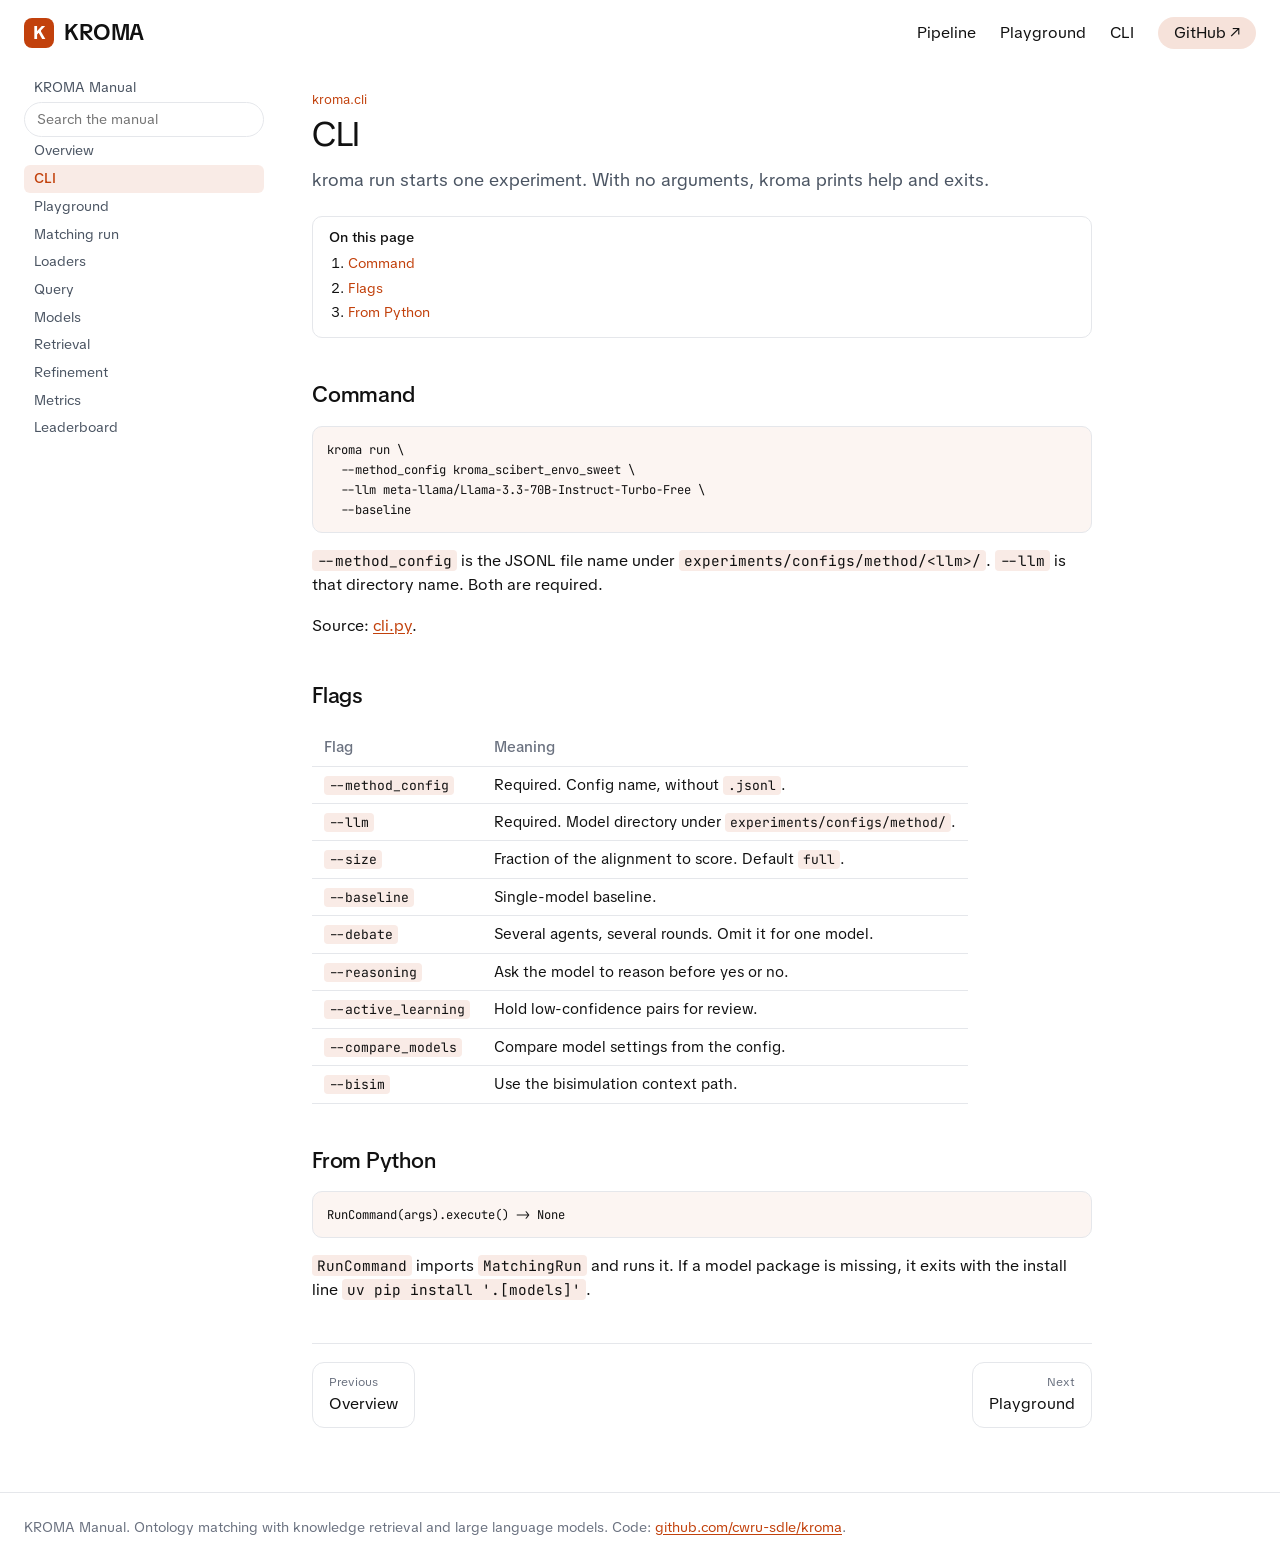
==== commit 9b163841: "Point code links at cwru-sdle/kroma." ====
--- a/cli.html
+++ b/cli.html
@@ -20,7 +20,7 @@
     <a href="playground.html">Playground</a>
     <a href="cli.html">CLI</a>
     <label class="nav-button" for="nav-toggle">Menu</label>
-    <a href="https://github.com/lamng3/kroma" class="pill">GitHub ↗</a>
+    <a href="https://github.com/cwru-sdle/kroma" class="pill">GitHub ↗</a>
   </nav>
 </header>
 <input id="nav-toggle" class="nav-toggle" type="checkbox">
@@ -40,7 +40,7 @@
   --llm meta-llama/Llama-3.3-70B-Instruct-Turbo-Free \
   --baseline</code></pre>
 <p><code>--method_config</code> is the JSONL file name under <code>experiments/configs/method/&lt;llm&gt;/</code>. <code>--llm</code> is that directory name. Both are required.</p>
-<p>Source: <a href="https://github.com/lamng3/kroma/blob/main/src/kroma/cli.py">cli.py</a>.</p>
+<p>Source: <a href="https://github.com/cwru-sdle/kroma/blob/main/src/kroma/cli.py">cli.py</a>.</p>
 <h2 id="flags">Flags</h2>
 <table><thead><tr><th scope="col">Flag</th><th scope="col">Meaning</th></tr></thead><tbody>
 <tr><td><code>--method_config</code></td><td>Required. Config name, without <code>.jsonl</code>.</td></tr>
@@ -60,7 +60,7 @@
 <nav class="pager" aria-label="Pages"><a class="prev" href="index.html"><span>Previous</span>Overview</a><a class="next" href="playground.html"><span>Next</span>Playground</a></nav>
 </main>
 </div>
-<footer class="site">KROMA Manual. Ontology matching with knowledge retrieval and large language models. Code: <a href="https://github.com/lamng3/kroma">github.com/lamng3/kroma</a>.</footer>
+<footer class="site">KROMA Manual. Ontology matching with knowledge retrieval and large language models. Code: <a href="https://github.com/cwru-sdle/kroma">github.com/cwru-sdle/kroma</a>.</footer>
 <script src="search.js"></script>
 </body>
 </html>
--- a/style.css
+++ b/style.css
@@ -166,7 +166,6 @@
 .tab[aria-selected="true"] { border-color: var(--primary); background: var(--primary-10); color: var(--primary); }
 pre.prompt-box { font-size: 11.5px; line-height: 1.45; white-space: pre-wrap; max-height: 21em; overflow: auto; margin: 0 0 10px; }
 .verdict-row { display: flex; flex-wrap: wrap; gap: 8px 14px; align-items: baseline; font-size: 13.5px; }
-.pill-tier { font-size: 12px; padding: 1px 10px; border-radius: 999px; background: var(--primary-10); color: var(--primary); }
 .verdict-row .ok { color: var(--primary); }
 .verdict-row .no { color: #b42318; }
 .prose-home { max-width: none; }
@@ -288,3 +287,5 @@
 .btn.solid:hover:not(:disabled) { background: var(--primary); color: var(--bg); filter: brightness(1.12); }
 .btn.solid:disabled { opacity: 0.5; }
 main:has(.pg) { max-width: none; }
+.pg input[type="range"] { accent-color: var(--primary); }
+.pg progress { accent-color: var(--primary); width: 10em; height: 8px; }
